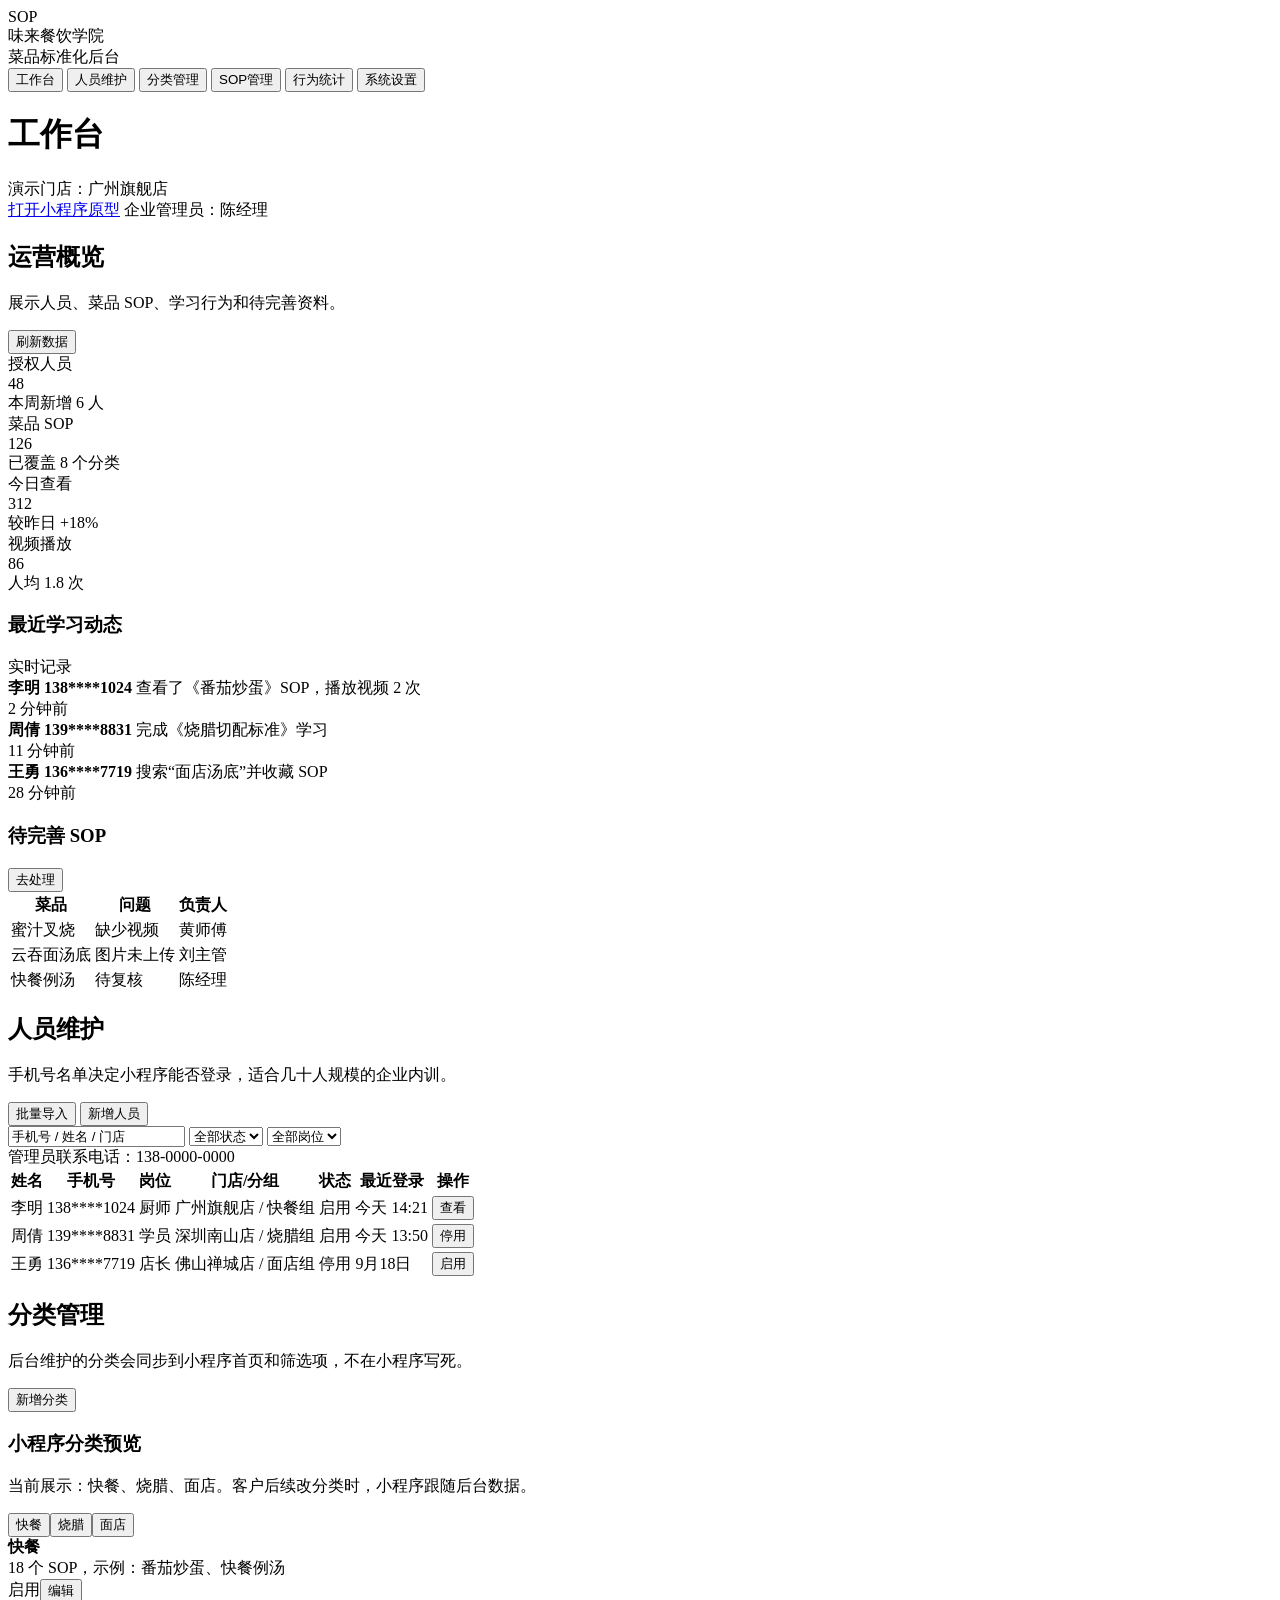
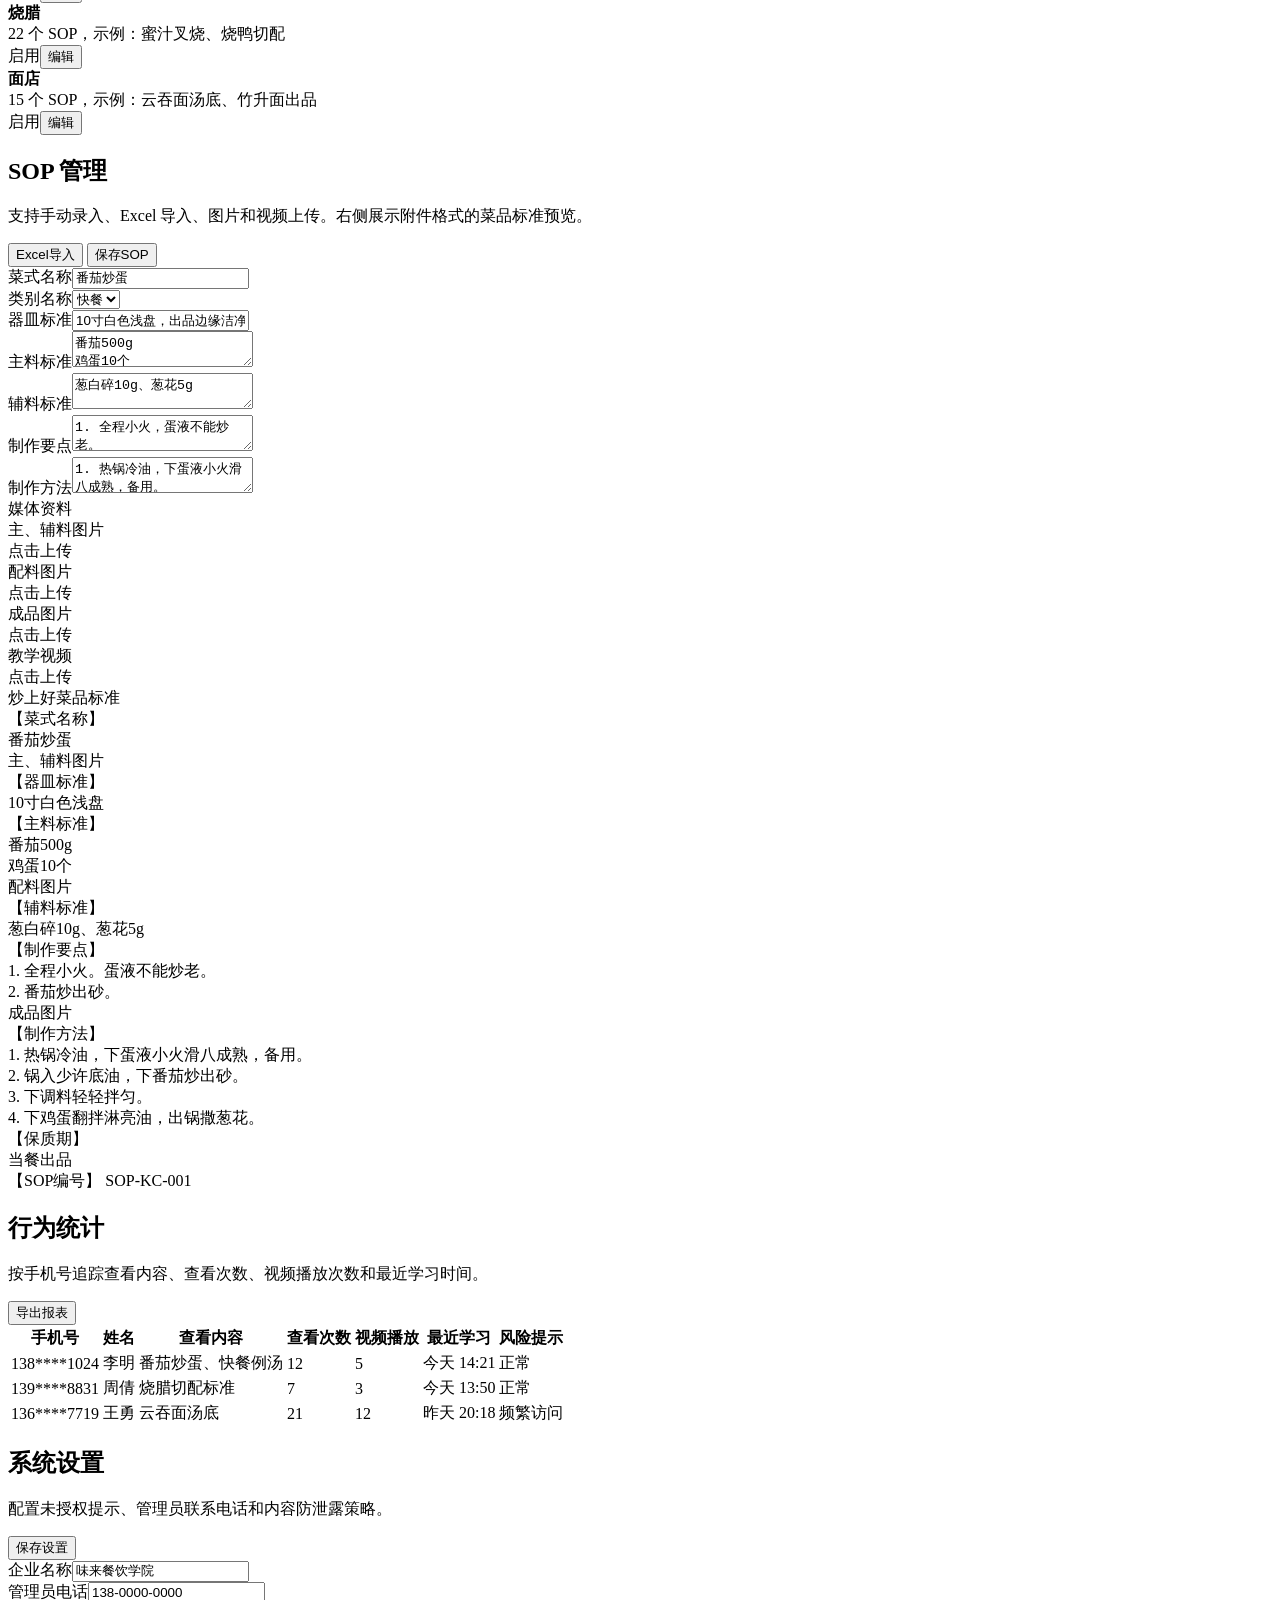
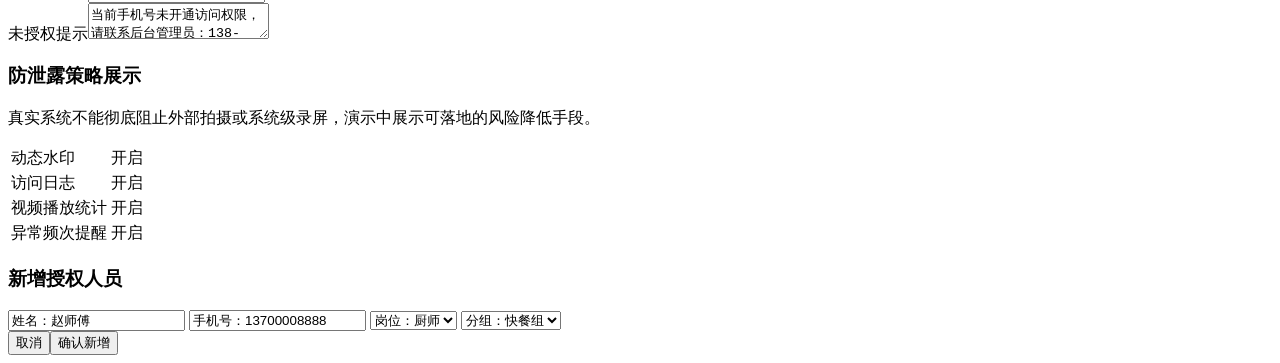
==== index.html @ 65b1b4b6 "Add files via upload" ====
<!doctype html>
<html lang="zh-CN">
<head>
  <meta charset="utf-8">
  <meta name="viewport" content="width=device-width, initial-scale=1">
  <title>菜品SOP管理后台原型</title>
  <link rel="stylesheet" href="assets/prototype.css">
</head>
<body>
  <div class="admin-shell">
    <aside class="sidebar">
      <div class="brand">
        <div class="brand-mark">SOP</div>
        <div>
          <div class="brand-title">味来餐饮学院</div>
          <div class="brand-sub">菜品标准化后台</div>
        </div>
      </div>
      <nav class="nav" aria-label="后台导航">
        <button class="active" data-view="dashboard">工作台</button>
        <button data-view="people">人员维护</button>
        <button data-view="categories">分类管理</button>
        <button data-view="sops">SOP管理</button>
        <button data-view="stats">行为统计</button>
        <button data-view="settings">系统设置</button>
      </nav>
    </aside>

    <main class="main">
      <header class="topbar">
        <div>
          <h1 id="pageTitle">工作台</h1>
          <div class="muted">演示门店：广州旗舰店</div>
        </div>
        <div class="userbar">
          <a class="demo-link" href="mobile.html" target="_blank">打开小程序原型</a>
          <span>企业管理员：陈经理</span>
        </div>
      </header>

      <div class="content">
        <section class="view active" id="dashboard">
          <div class="section-title">
            <div>
              <h2>运营概览</h2>
              <p>展示人员、菜品 SOP、学习行为和待完善资料。</p>
            </div>
            <button class="btn" data-toast="已刷新今日学习数据">刷新数据</button>
          </div>
          <div class="grid kpis">
            <div class="card"><div class="kpi-label">授权人员</div><div class="kpi-value">48</div><div class="kpi-note">本周新增 6 人</div></div>
            <div class="card"><div class="kpi-label">菜品 SOP</div><div class="kpi-value">126</div><div class="kpi-note">已覆盖 8 个分类</div></div>
            <div class="card"><div class="kpi-label">今日查看</div><div class="kpi-value">312</div><div class="kpi-note">较昨日 +18%</div></div>
            <div class="card"><div class="kpi-label">视频播放</div><div class="kpi-value">86</div><div class="kpi-note">人均 1.8 次</div></div>
          </div>
          <div class="grid two" style="margin-top:16px">
            <div class="card">
              <div class="toolbar"><h3>最近学习动态</h3><span class="tag">实时记录</span></div>
              <div class="timeline">
                <div class="timeline-item"><div class="timeline-dot"></div><div><b>李明 138****1024</b> 查看了《番茄炒蛋》SOP，播放视频 2 次<br><span class="muted">2 分钟前</span></div></div>
                <div class="timeline-item"><div class="timeline-dot"></div><div><b>周倩 139****8831</b> 完成《烧腊切配标准》学习<br><span class="muted">11 分钟前</span></div></div>
                <div class="timeline-item"><div class="timeline-dot"></div><div><b>王勇 136****7719</b> 搜索“面店汤底”并收藏 SOP<br><span class="muted">28 分钟前</span></div></div>
              </div>
            </div>
            <div class="card">
              <div class="toolbar"><h3>待完善 SOP</h3><button class="btn secondary" data-view-jump="sops">去处理</button></div>
              <table>
                <thead><tr><th>菜品</th><th>问题</th><th>负责人</th></tr></thead>
                <tbody>
                  <tr><td>蜜汁叉烧</td><td><span class="status red">缺少视频</span></td><td>黄师傅</td></tr>
                  <tr><td>云吞面汤底</td><td><span class="status red">图片未上传</span></td><td>刘主管</td></tr>
                  <tr><td>快餐例汤</td><td><span class="status">待复核</span></td><td>陈经理</td></tr>
                </tbody>
              </table>
            </div>
          </div>
        </section>

        <section class="view" id="people">
          <div class="section-title">
            <div>
              <h2>人员维护</h2>
              <p>手机号名单决定小程序能否登录，适合几十人规模的企业内训。</p>
            </div>
            <div class="actions">
              <button class="btn secondary" data-toast="已读取 Excel：成功识别 12 个手机号，待确认导入">批量导入</button>
              <button class="btn" data-modal="personModal">新增人员</button>
            </div>
          </div>
          <div class="card">
            <div class="toolbar">
              <div class="filters">
                <input class="field" value="手机号 / 姓名 / 门店">
                <select class="select"><option>全部状态</option><option>启用</option><option>停用</option></select>
                <select class="select"><option>全部岗位</option><option>厨师</option><option>学员</option><option>店长</option></select>
              </div>
              <span class="muted">管理员联系电话：138-0000-0000</span>
            </div>
            <table>
              <thead><tr><th>姓名</th><th>手机号</th><th>岗位</th><th>门店/分组</th><th>状态</th><th>最近登录</th><th>操作</th></tr></thead>
              <tbody>
                <tr><td>李明</td><td>138****1024</td><td>厨师</td><td>广州旗舰店 / 快餐组</td><td><span class="status">启用</span></td><td>今天 14:21</td><td><button class="btn ghost" data-toast="已打开李明的人员详情">查看</button></td></tr>
                <tr><td>周倩</td><td>139****8831</td><td>学员</td><td>深圳南山店 / 烧腊组</td><td><span class="status">启用</span></td><td>今天 13:50</td><td><button class="btn ghost" data-toast="已停用周倩的小程序访问权限">停用</button></td></tr>
                <tr><td>王勇</td><td>136****7719</td><td>店长</td><td>佛山禅城店 / 面店组</td><td><span class="status off">停用</span></td><td>9月18日</td><td><button class="btn ghost" data-toast="已重新启用王勇">启用</button></td></tr>
              </tbody>
            </table>
          </div>
        </section>

        <section class="view" id="categories">
          <div class="section-title">
            <div>
              <h2>分类管理</h2>
              <p>后台维护的分类会同步到小程序首页和筛选项，不在小程序写死。</p>
            </div>
            <button class="btn" data-toast="已新增分类：茶饮">新增分类</button>
          </div>
          <div class="grid three">
            <div class="card">
              <h3>小程序分类预览</h3>
              <p class="muted">当前展示：快餐、烧腊、面店。客户后续改分类时，小程序跟随后台数据。</p>
              <div class="mini-tabs" style="margin-top:16px"><button class="active">快餐</button><button>烧腊</button><button>面店</button></div>
            </div>
            <div class="card" style="grid-column: span 2">
              <div class="category-list">
                <div class="category-row"><div><b>快餐</b><br><span class="muted">18 个 SOP，示例：番茄炒蛋、快餐例汤</span></div><div class="actions"><span class="status">启用</span><button class="btn secondary" data-toast="已打开快餐分类编辑">编辑</button></div></div>
                <div class="category-row"><div><b>烧腊</b><br><span class="muted">22 个 SOP，示例：蜜汁叉烧、烧鸭切配</span></div><div class="actions"><span class="status">启用</span><button class="btn secondary" data-toast="已打开烧腊分类编辑">编辑</button></div></div>
                <div class="category-row"><div><b>面店</b><br><span class="muted">15 个 SOP，示例：云吞面汤底、竹升面出品</span></div><div class="actions"><span class="status">启用</span><button class="btn secondary" data-toast="已打开面店分类编辑">编辑</button></div></div>
              </div>
            </div>
          </div>
        </section>

        <section class="view" id="sops">
          <div class="section-title">
            <div>
              <h2>SOP 管理</h2>
              <p>支持手动录入、Excel 导入、图片和视频上传。右侧展示附件格式的菜品标准预览。</p>
            </div>
            <div class="actions">
              <button class="btn secondary" data-toast="Excel 导入模板已准备：菜式名称、类别、主料、制作方法等字段">Excel导入</button>
              <button class="btn" data-toast="已保存番茄炒蛋 SOP 草稿">保存SOP</button>
            </div>
          </div>
          <div class="sop-layout">
            <div class="card">
              <div class="sop-form">
                <div class="form-row"><label>菜式名称</label><input class="field" value="番茄炒蛋"></div>
                <div class="form-row"><label>类别名称</label><select class="select"><option>快餐</option><option>烧腊</option><option>面店</option></select></div>
                <div class="form-row"><label>器皿标准</label><input class="field" value="10寸白色浅盘，出品边缘洁净"></div>
                <div class="form-row"><label>主料标准</label><textarea class="field">番茄500g
鸡蛋10个</textarea></div>
                <div class="form-row"><label>辅料标准</label><textarea class="field">葱白碎10g、葱花5g</textarea></div>
                <div class="form-row"><label>制作要点</label><textarea class="field">1. 全程小火，蛋液不能炒老。
2. 番茄炒出砂，汤汁自然浓稠。</textarea></div>
                <div class="form-row"><label>制作方法</label><textarea class="field">1. 热锅冷油，下蛋液小火滑八成熟，备用。
2. 锅入少许底油，小火下入葱白碎炒香后下番茄炒出砂。
3. 下入少许清水，入调料盐3g、白糖65g、番茄沙司150g，轻轻拌匀。
4. 下入炒好的鸡蛋，勾中芡翻拌均匀淋亮油，出锅撒葱花即可。</textarea></div>
                <div class="form-row"><label>媒体资料</label><div class="upload-grid"><div class="upload">主、辅料图片<br>点击上传</div><div class="upload">配料图片<br>点击上传</div><div class="upload">成品图片<br>点击上传</div><div class="upload">教学视频<br>点击上传</div></div></div>
              </div>
            </div>
            <div class="sop-preview">
              <div class="title">炒上好菜品标准</div>
              <div class="sop-table">
                <div class="sop-cell label">【菜式名称】</div><div class="sop-cell">番茄炒蛋</div><div class="sop-cell media" style="grid-row:span 2">主、辅料图片</div>
                <div class="sop-cell label">【器皿标准】</div><div class="sop-cell">10寸白色浅盘</div>
                <div class="sop-cell label">【主料标准】</div><div class="sop-cell">番茄500g<br>鸡蛋10个</div><div class="sop-cell media" style="grid-row:span 2">配料图片</div>
                <div class="sop-cell label">【辅料标准】</div><div class="sop-cell">葱白碎10g、葱花5g</div>
                <div class="sop-cell label">【制作要点】</div><div class="sop-cell tall">1. 全程小火。蛋液不能炒老。<br>2. 番茄炒出砂。</div><div class="sop-cell media tall">成品图片</div>
                <div class="sop-cell label">【制作方法】</div><div class="sop-cell wide tall">1. 热锅冷油，下蛋液小火滑八成熟，备用。<br>2. 锅入少许底油，下番茄炒出砂。<br>3. 下调料轻轻拌匀。<br>4. 下鸡蛋翻拌淋亮油，出锅撒葱花。</div>
                <div class="sop-cell label last">【保质期】</div><div class="sop-cell last">当餐出品</div><div class="sop-cell last">【SOP编号】 SOP-KC-001</div>
              </div>
            </div>
          </div>
        </section>

        <section class="view" id="stats">
          <div class="section-title">
            <div>
              <h2>行为统计</h2>
              <p>按手机号追踪查看内容、查看次数、视频播放次数和最近学习时间。</p>
            </div>
            <button class="btn secondary" data-toast="统计报表已导出为 Excel">导出报表</button>
          </div>
          <div class="card">
            <table>
              <thead><tr><th>手机号</th><th>姓名</th><th>查看内容</th><th>查看次数</th><th>视频播放</th><th>最近学习</th><th>风险提示</th></tr></thead>
              <tbody>
                <tr><td>138****1024</td><td>李明</td><td>番茄炒蛋、快餐例汤</td><td>12</td><td>5</td><td>今天 14:21</td><td><span class="status">正常</span></td></tr>
                <tr><td>139****8831</td><td>周倩</td><td>烧腊切配标准</td><td>7</td><td>3</td><td>今天 13:50</td><td><span class="status">正常</span></td></tr>
                <tr><td>136****7719</td><td>王勇</td><td>云吞面汤底</td><td>21</td><td>12</td><td>昨天 20:18</td><td><span class="status red">频繁访问</span></td></tr>
              </tbody>
            </table>
          </div>
        </section>

        <section class="view" id="settings">
          <div class="section-title">
            <div>
              <h2>系统设置</h2>
              <p>配置未授权提示、管理员联系电话和内容防泄露策略。</p>
            </div>
            <button class="btn" data-toast="系统设置已保存，小程序提示同步更新">保存设置</button>
          </div>
          <div class="grid two">
            <div class="card">
              <div class="sop-form">
                <div class="form-row"><label>企业名称</label><input class="field" value="味来餐饮学院"></div>
                <div class="form-row"><label>管理员电话</label><input class="field" value="138-0000-0000"></div>
                <div class="form-row"><label>未授权提示</label><textarea class="field">当前手机号未开通访问权限，请联系后台管理员：138-0000-0000</textarea></div>
              </div>
            </div>
            <div class="card">
              <h3>防泄露策略展示</h3>
              <p class="muted">真实系统不能彻底阻止外部拍摄或系统级录屏，演示中展示可落地的风险降低手段。</p>
              <table>
                <tbody>
                  <tr><td>动态水印</td><td><span class="status">开启</span></td></tr>
                  <tr><td>访问日志</td><td><span class="status">开启</span></td></tr>
                  <tr><td>视频播放统计</td><td><span class="status">开启</span></td></tr>
                  <tr><td>异常频次提醒</td><td><span class="status">开启</span></td></tr>
                </tbody>
              </table>
            </div>
          </div>
        </section>
      </div>
    </main>
  </div>

  <div class="modal-mask" id="personModal">
    <div class="modal">
      <h3>新增授权人员</h3>
      <div class="sop-form">
        <input class="field" value="姓名：赵师傅">
        <input class="field" value="手机号：13700008888">
        <select class="select"><option>岗位：厨师</option><option>学员</option><option>店长</option></select>
        <select class="select"><option>分组：快餐组</option><option>烧腊组</option><option>面店组</option></select>
        <div class="actions" style="justify-content:flex-end"><button class="btn secondary" data-close-modal>取消</button><button class="btn" data-close-modal data-toast="已新增赵师傅，小程序可用该手机号授权登录">确认新增</button></div>
      </div>
    </div>
  </div>
  <div class="toast" id="toast"></div>

  <script>
    const titles = {
      dashboard: '工作台',
      people: '人员维护',
      categories: '分类管理',
      sops: 'SOP管理',
      stats: '行为统计',
      settings: '系统设置'
    };
    const toast = document.querySelector('#toast');
    let toastTimer;

    function showToast(message) {
      toast.textContent = message;
      toast.classList.add('show');
      clearTimeout(toastTimer);
      toastTimer = setTimeout(() => toast.classList.remove('show'), 2600);
    }

    function showView(id) {
      document.querySelectorAll('.view').forEach(view => view.classList.toggle('active', view.id === id));
      document.querySelectorAll('.nav button').forEach(btn => btn.classList.toggle('active', btn.dataset.view === id));
      document.querySelector('#pageTitle').textContent = titles[id];
    }

    document.addEventListener('click', event => {
      const nav = event.target.closest('[data-view]');
      if (nav) showView(nav.dataset.view);

      const jump = event.target.closest('[data-view-jump]');
      if (jump) showView(jump.dataset.viewJump);

      const message = event.target.closest('[data-toast]')?.dataset.toast;
      if (message) showToast(message);

      const modalButton = event.target.closest('[data-modal]');
      if (modalButton) document.querySelector('#' + modalButton.dataset.modal).classList.add('show');

      if (event.target.closest('[data-close-modal]')) {
        document.querySelectorAll('.modal-mask').forEach(mask => mask.classList.remove('show'));
      }

      if (event.target.classList.contains('modal-mask')) {
        event.target.classList.remove('show');
      }
    });
  </script>
</body>
</html>
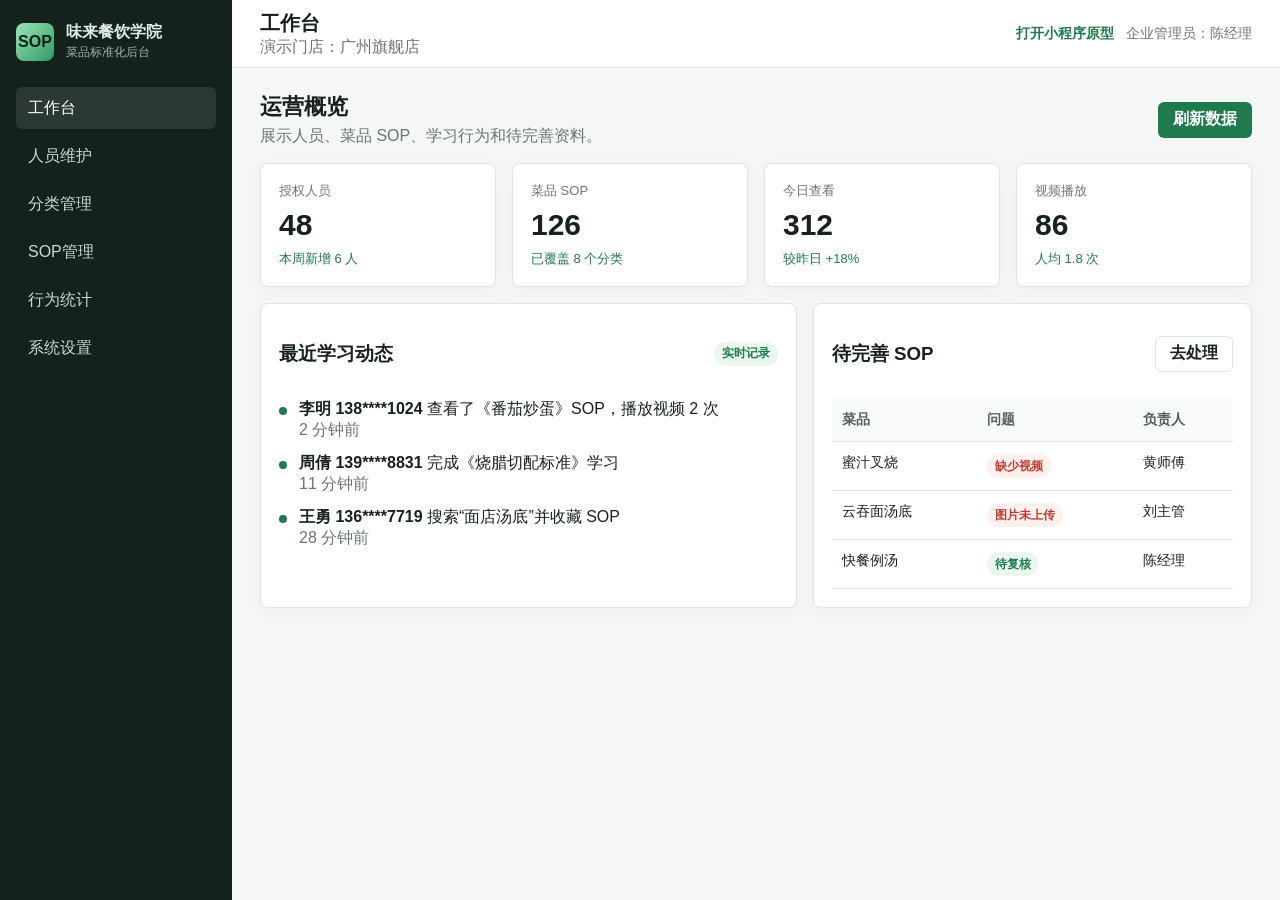
==== commit b2a9ef6c: "Update index.html" ====
--- a/index.html
+++ b/index.html
@@ -4,7 +4,7 @@
   <meta charset="utf-8">
   <meta name="viewport" content="width=device-width, initial-scale=1">
   <title>菜品SOP管理后台原型</title>
-  <link rel="stylesheet" href="assets/prototype.css">
+  <link rel="stylesheet" href="prototype.css">
 </head>
 <body>
   <div class="admin-shell">
--- a/prototype.css
+++ b/prototype.css
@@ -0,0 +1,1079 @@
+* {
+  box-sizing: border-box;
+}
+
+:root {
+  --green: #1f7a4d;
+  --green-2: #2f9b64;
+  --green-soft: #eaf6ef;
+  --ink: #17211d;
+  --muted: #6b7670;
+  --line: #dde6e1;
+  --bg: #f5f7f6;
+  --panel: #ffffff;
+  --dark: #14221b;
+  --amber: #b97818;
+  --red: #be3d31;
+  --blue: #2b65c8;
+  --shadow: 0 18px 48px rgba(19, 35, 28, .12);
+}
+
+body {
+  margin: 0;
+  background: var(--bg);
+  color: var(--ink);
+  font-family: -apple-system, BlinkMacSystemFont, "Segoe UI", "PingFang SC",
+    "Microsoft YaHei", Arial, sans-serif;
+  letter-spacing: 0;
+}
+
+button,
+input,
+select,
+textarea {
+  font: inherit;
+}
+
+button {
+  cursor: pointer;
+}
+
+.btn {
+  display: inline-flex;
+  align-items: center;
+  justify-content: center;
+  gap: 8px;
+  min-height: 36px;
+  padding: 0 14px;
+  border: 1px solid transparent;
+  border-radius: 6px;
+  background: var(--green);
+  color: #fff;
+  font-weight: 650;
+}
+
+.btn.secondary {
+  background: #fff;
+  color: var(--ink);
+  border-color: var(--line);
+}
+
+.btn.ghost {
+  background: transparent;
+  color: var(--green);
+}
+
+.btn.warn {
+  background: #fff6e8;
+  color: #8d5811;
+  border-color: #efd4a9;
+}
+
+.tag,
+.status {
+  display: inline-flex;
+  align-items: center;
+  min-height: 24px;
+  padding: 0 8px;
+  border-radius: 999px;
+  background: var(--green-soft);
+  color: var(--green);
+  font-size: 12px;
+  font-weight: 650;
+}
+
+.status.off {
+  background: #f2f3f2;
+  color: #777;
+}
+
+.status.red {
+  background: #fff0ee;
+  color: var(--red);
+}
+
+.muted {
+  color: var(--muted);
+}
+
+.admin-shell {
+  min-height: 100vh;
+  display: grid;
+  grid-template-columns: 232px 1fr;
+}
+
+.sidebar {
+  background: var(--dark);
+  color: #dfeae4;
+  padding: 22px 16px;
+}
+
+.brand {
+  display: flex;
+  align-items: center;
+  gap: 12px;
+  margin-bottom: 26px;
+}
+
+.brand-mark {
+  width: 38px;
+  height: 38px;
+  border-radius: 8px;
+  background: linear-gradient(135deg, #9be4b7, #2f9b64);
+  display: grid;
+  place-items: center;
+  color: #102217;
+  font-weight: 900;
+}
+
+.brand-title {
+  font-weight: 800;
+  line-height: 1.2;
+}
+
+.brand-sub {
+  font-size: 12px;
+  color: #9fb5aa;
+  margin-top: 3px;
+}
+
+.nav {
+  display: grid;
+  gap: 6px;
+}
+
+.nav button {
+  height: 42px;
+  border: 0;
+  border-radius: 6px;
+  background: transparent;
+  color: #cbd9d2;
+  display: flex;
+  align-items: center;
+  gap: 10px;
+  padding: 0 12px;
+  text-align: left;
+}
+
+.nav button.active,
+.nav button:hover {
+  background: rgba(255, 255, 255, .1);
+  color: #fff;
+}
+
+.main {
+  min-width: 0;
+}
+
+.topbar {
+  height: 68px;
+  background: #fff;
+  border-bottom: 1px solid var(--line);
+  display: flex;
+  align-items: center;
+  justify-content: space-between;
+  padding: 0 28px;
+}
+
+.topbar h1 {
+  margin: 0;
+  font-size: 20px;
+}
+
+.userbar {
+  display: flex;
+  align-items: center;
+  gap: 12px;
+  color: var(--muted);
+  font-size: 14px;
+}
+
+.content {
+  padding: 24px 28px 36px;
+}
+
+.view {
+  display: none;
+}
+
+.view.active {
+  display: block;
+}
+
+.section-title {
+  display: flex;
+  align-items: center;
+  justify-content: space-between;
+  gap: 18px;
+  margin-bottom: 16px;
+}
+
+.section-title h2 {
+  margin: 0;
+  font-size: 22px;
+}
+
+.section-title p {
+  margin: 4px 0 0;
+  color: var(--muted);
+}
+
+.grid {
+  display: grid;
+  gap: 16px;
+}
+
+.grid.kpis {
+  grid-template-columns: repeat(4, minmax(0, 1fr));
+}
+
+.grid.two {
+  grid-template-columns: minmax(0, 1.1fr) minmax(320px, .9fr);
+}
+
+.grid.three {
+  grid-template-columns: repeat(3, minmax(0, 1fr));
+}
+
+.card {
+  background: var(--panel);
+  border: 1px solid var(--line);
+  border-radius: 8px;
+  padding: 18px;
+  box-shadow: 0 4px 16px rgba(22, 36, 29, .04);
+}
+
+.kpi-label {
+  color: var(--muted);
+  font-size: 13px;
+}
+
+.kpi-value {
+  font-size: 30px;
+  font-weight: 850;
+  margin-top: 8px;
+}
+
+.kpi-note {
+  color: var(--green);
+  margin-top: 8px;
+  font-size: 13px;
+}
+
+.toolbar {
+  display: flex;
+  align-items: center;
+  justify-content: space-between;
+  gap: 14px;
+  margin-bottom: 14px;
+}
+
+.filters {
+  display: flex;
+  gap: 10px;
+  flex-wrap: wrap;
+}
+
+.field,
+.select {
+  min-height: 36px;
+  border: 1px solid var(--line);
+  border-radius: 6px;
+  background: #fff;
+  padding: 0 12px;
+  color: var(--ink);
+}
+
+table {
+  width: 100%;
+  border-collapse: collapse;
+  background: #fff;
+}
+
+th,
+td {
+  border-bottom: 1px solid var(--line);
+  padding: 12px 10px;
+  text-align: left;
+  vertical-align: top;
+  font-size: 14px;
+}
+
+th {
+  color: #52625a;
+  font-weight: 750;
+  background: #f9fbfa;
+}
+
+.actions {
+  display: flex;
+  gap: 8px;
+  flex-wrap: wrap;
+}
+
+.category-list {
+  display: grid;
+  gap: 12px;
+}
+
+.category-row {
+  display: grid;
+  grid-template-columns: 1fr auto;
+  gap: 12px;
+  align-items: center;
+  padding: 14px;
+  border: 1px solid var(--line);
+  border-radius: 8px;
+  background: #fff;
+}
+
+.sop-layout {
+  display: grid;
+  grid-template-columns: minmax(0, 1fr) 360px;
+  gap: 16px;
+}
+
+.sop-form {
+  display: grid;
+  gap: 12px;
+}
+
+.form-row {
+  display: grid;
+  grid-template-columns: 120px 1fr;
+  gap: 12px;
+  align-items: start;
+}
+
+.form-row label {
+  padding-top: 8px;
+  font-weight: 750;
+  color: #26342d;
+}
+
+textarea.field {
+  min-height: 88px;
+  padding-top: 10px;
+  resize: vertical;
+}
+
+.upload-grid {
+  display: grid;
+  grid-template-columns: repeat(2, minmax(0, 1fr));
+  gap: 12px;
+}
+
+.upload {
+  min-height: 108px;
+  border: 1px dashed #a9b9b0;
+  border-radius: 8px;
+  background: #fbfcfb;
+  display: grid;
+  place-items: center;
+  text-align: center;
+  color: var(--muted);
+  padding: 12px;
+}
+
+.sop-preview {
+  border: 1px solid #1f2b25;
+  background: #fff;
+}
+
+.sop-preview .title {
+  background: #d6edc7;
+  text-align: center;
+  padding: 12px;
+  font-size: 22px;
+  font-weight: 900;
+  border-bottom: 1px solid #1f2b25;
+}
+
+.sop-table {
+  display: grid;
+  grid-template-columns: 116px 1fr 154px;
+}
+
+.sop-cell {
+  min-height: 54px;
+  border-right: 1px solid #1f2b25;
+  border-bottom: 1px solid #1f2b25;
+  padding: 10px;
+  font-size: 14px;
+}
+
+.sop-cell.label {
+  font-weight: 800;
+  white-space: nowrap;
+}
+
+.sop-cell.media {
+  display: grid;
+  place-items: center;
+  color: #333;
+}
+
+.sop-cell.wide {
+  grid-column: span 2;
+}
+
+.sop-cell.tall {
+  min-height: 118px;
+}
+
+.sop-cell.last {
+  border-bottom: 0;
+}
+
+.timeline {
+  display: grid;
+  gap: 12px;
+}
+
+.timeline-item {
+  display: grid;
+  grid-template-columns: 8px 1fr;
+  gap: 12px;
+}
+
+.timeline-dot {
+  width: 8px;
+  height: 8px;
+  border-radius: 99px;
+  background: var(--green);
+  margin-top: 8px;
+}
+
+.modal-mask {
+  position: fixed;
+  inset: 0;
+  background: rgba(8, 16, 12, .42);
+  display: none;
+  align-items: center;
+  justify-content: center;
+  padding: 24px;
+  z-index: 20;
+}
+
+.modal-mask.show {
+  display: flex;
+}
+
+.modal {
+  width: min(520px, 100%);
+  background: #fff;
+  border-radius: 8px;
+  box-shadow: var(--shadow);
+  padding: 22px;
+}
+
+.modal h3 {
+  margin: 0 0 16px;
+}
+
+.toast {
+  position: fixed;
+  right: 24px;
+  bottom: 24px;
+  min-width: 240px;
+  max-width: 360px;
+  padding: 13px 16px;
+  border-radius: 8px;
+  background: #16231c;
+  color: #fff;
+  box-shadow: var(--shadow);
+  opacity: 0;
+  transform: translateY(10px);
+  pointer-events: none;
+  transition: .18s ease;
+  z-index: 30;
+}
+
+.toast.show {
+  opacity: 1;
+  transform: translateY(0);
+}
+
+.demo-link {
+  color: var(--green);
+  font-weight: 750;
+  text-decoration: none;
+}
+
+.mobile-page {
+  min-height: 100vh;
+  background: radial-gradient(circle at top left, #dff2e7, transparent 38%),
+    linear-gradient(135deg, #f5f7f6, #eef4f1);
+  display: grid;
+  grid-template-columns: 420px minmax(360px, 1fr);
+  gap: 42px;
+  align-items: center;
+  padding: 42px 6vw;
+}
+
+.phone {
+  width: 390px;
+  height: 812px;
+  border-radius: 42px;
+  background: #101915;
+  padding: 12px;
+  box-shadow: 0 28px 70px rgba(16, 25, 21, .28);
+}
+
+.phone-screen {
+  height: 100%;
+  border-radius: 32px;
+  overflow: hidden;
+  background: #f7f9f8;
+  position: relative;
+  display: flex;
+  flex-direction: column;
+}
+
+.mini-status {
+  height: 38px;
+  padding: 9px 18px 0;
+  display: flex;
+  justify-content: space-between;
+  font-size: 12px;
+  font-weight: 700;
+  background: #fff;
+}
+
+.mini-nav {
+  height: 46px;
+  background: #fff;
+  display: grid;
+  grid-template-columns: 42px 1fr 42px;
+  align-items: center;
+  padding: 0 14px;
+  border-bottom: 1px solid var(--line);
+}
+
+.mini-nav button {
+  border: 0;
+  background: transparent;
+  color: var(--ink);
+  font-size: 20px;
+}
+
+.mini-nav strong {
+  text-align: center;
+  font-size: 16px;
+}
+
+.mini-body {
+  flex: 1;
+  overflow: hidden;
+  position: relative;
+}
+
+.mini-view {
+  display: none;
+  height: 100%;
+  overflow-y: auto;
+  padding: 18px;
+}
+
+.mini-view.active {
+  display: block;
+}
+
+.login-hero {
+  padding: 42px 8px 26px;
+  text-align: center;
+}
+
+.login-logo {
+  width: 70px;
+  height: 70px;
+  margin: 0 auto 18px;
+  border-radius: 18px;
+  background: linear-gradient(135deg, #bce8cd, #26975c);
+  display: grid;
+  place-items: center;
+  color: #102217;
+  font-size: 28px;
+  font-weight: 900;
+}
+
+.login-hero h1 {
+  margin: 0;
+  font-size: 24px;
+}
+
+.login-hero p {
+  margin: 10px 0 0;
+  color: var(--muted);
+  line-height: 1.6;
+}
+
+.login-actions {
+  display: grid;
+  gap: 12px;
+}
+
+.notice {
+  border: 1px solid #efd4a9;
+  background: #fff8ec;
+  color: #82530f;
+  border-radius: 8px;
+  padding: 12px;
+  line-height: 1.5;
+  font-size: 13px;
+}
+
+.mini-search {
+  height: 40px;
+  border-radius: 20px;
+  background: #fff;
+  border: 1px solid var(--line);
+  display: flex;
+  align-items: center;
+  padding: 0 14px;
+  color: var(--muted);
+  margin-bottom: 14px;
+}
+
+.mini-tabs {
+  display: flex;
+  gap: 8px;
+  overflow-x: auto;
+  padding-bottom: 10px;
+  margin-bottom: 4px;
+}
+
+.mini-tabs button {
+  white-space: nowrap;
+  border: 1px solid var(--line);
+  background: #fff;
+  color: var(--ink);
+  border-radius: 18px;
+  min-height: 34px;
+  padding: 0 14px;
+}
+
+.mini-tabs button.active {
+  border-color: var(--green);
+  background: var(--green);
+  color: #fff;
+}
+
+.dish-list {
+  display: grid;
+  gap: 12px;
+}
+
+.dish-card {
+  background: #fff;
+  border: 1px solid var(--line);
+  border-radius: 8px;
+  padding: 12px;
+  display: grid;
+  grid-template-columns: 74px 1fr;
+  gap: 12px;
+}
+
+.dish-thumb {
+  width: 74px;
+  height: 74px;
+  border-radius: 8px;
+  background: linear-gradient(135deg, #ffd37b, #f07151);
+  display: grid;
+  place-items: center;
+  color: #4f210b;
+  font-weight: 900;
+}
+
+.dish-card h3 {
+  margin: 0 0 6px;
+  font-size: 16px;
+}
+
+.dish-card p {
+  margin: 0 0 8px;
+  color: var(--muted);
+  font-size: 12px;
+  line-height: 1.45;
+}
+
+.mini-bottom {
+  height: 62px;
+  display: grid;
+  grid-template-columns: repeat(3, 1fr);
+  border-top: 1px solid var(--line);
+  background: #fff;
+}
+
+.mini-bottom button {
+  border: 0;
+  background: #fff;
+  color: var(--muted);
+  font-size: 12px;
+  display: grid;
+  place-items: center;
+  padding: 6px 0;
+}
+
+.mini-bottom button.active {
+  color: var(--green);
+  font-weight: 750;
+}
+
+.watermark-area {
+  position: relative;
+  overflow: hidden;
+}
+
+.watermark-area::before {
+  content: attr(data-watermark);
+  position: absolute;
+  inset: -120px;
+  color: rgba(28, 80, 53, .13);
+  font-size: 13px;
+  line-height: 72px;
+  white-space: pre-wrap;
+  transform: rotate(-22deg);
+  pointer-events: none;
+  z-index: 2;
+}
+
+.detail-header {
+  background: #fff;
+  border: 1px solid var(--line);
+  border-radius: 8px;
+  padding: 14px;
+  margin-bottom: 12px;
+}
+
+.detail-header h2 {
+  margin: 0 0 8px;
+  font-size: 20px;
+}
+
+.mini-sop {
+  background: #fff;
+  border: 1px solid #26342d;
+  font-size: 12px;
+}
+
+.mini-sop-title {
+  background: #d6edc7;
+  text-align: center;
+  padding: 10px;
+  font-size: 18px;
+  font-weight: 900;
+  border-bottom: 1px solid #26342d;
+}
+
+.mini-sop-row {
+  display: grid;
+  grid-template-columns: 88px 1fr;
+  border-bottom: 1px solid #26342d;
+}
+
+.mini-sop-row:last-child {
+  border-bottom: 0;
+}
+
+.mini-sop-row b,
+.mini-sop-row span {
+  padding: 9px;
+  line-height: 1.55;
+}
+
+.mini-sop-row b {
+  border-right: 1px solid #26342d;
+}
+
+.sop-hero-card {
+  background: linear-gradient(135deg, #1f7a4d, #46b477);
+  color: #fff;
+  border-radius: 12px;
+  padding: 16px;
+  margin-bottom: 12px;
+  display: grid;
+  grid-template-columns: 1fr 72px;
+  gap: 14px;
+  align-items: center;
+  box-shadow: 0 12px 26px rgba(31, 122, 77, .22);
+}
+
+.sop-hero-card h3 {
+  margin: 6px 0 8px;
+  font-size: 21px;
+}
+
+.sop-hero-card p {
+  margin: 0;
+  color: rgba(255, 255, 255, .88);
+  line-height: 1.5;
+  font-size: 13px;
+}
+
+.sop-eyebrow {
+  font-size: 12px;
+  color: rgba(255, 255, 255, .86);
+}
+
+.sop-score {
+  width: 72px;
+  height: 72px;
+  border-radius: 50%;
+  background: rgba(255, 255, 255, .16);
+  border: 1px solid rgba(255, 255, 255, .35);
+  display: grid;
+  place-items: center;
+  text-align: center;
+}
+
+.sop-score b {
+  display: block;
+  font-size: 24px;
+  line-height: 1;
+}
+
+.sop-score span {
+  display: block;
+  margin-top: -12px;
+  font-size: 11px;
+  color: rgba(255, 255, 255, .82);
+}
+
+.sop-module {
+  position: relative;
+  z-index: 3;
+  background: #fff;
+  border: 1px solid var(--line);
+  border-radius: 10px;
+  padding: 14px;
+  margin-bottom: 12px;
+  box-shadow: 0 6px 18px rgba(22, 36, 29, .05);
+}
+
+.sop-module.accent {
+  background: #fffaf0;
+  border-color: #f0d7a9;
+}
+
+.module-head {
+  display: flex;
+  justify-content: space-between;
+  gap: 12px;
+  align-items: center;
+  margin-bottom: 12px;
+}
+
+.module-head h3 {
+  margin: 0;
+  font-size: 16px;
+}
+
+.module-head span {
+  color: var(--muted);
+  font-size: 12px;
+}
+
+.ingredient-grid {
+  display: grid;
+  grid-template-columns: 1fr 1fr;
+  gap: 10px;
+}
+
+.ingredient-card {
+  min-height: 102px;
+  border-radius: 10px;
+  padding: 12px;
+  background: #f4faf6;
+  display: grid;
+  align-content: start;
+  gap: 7px;
+}
+
+.ingredient-card span,
+.standard-grid span {
+  color: var(--muted);
+  font-size: 12px;
+}
+
+.ingredient-card b {
+  font-size: 14px;
+}
+
+.tip-list {
+  display: grid;
+  gap: 8px;
+}
+
+.tip-list div {
+  min-height: 40px;
+  border-radius: 8px;
+  background: #fff;
+  border: 1px solid #f0d7a9;
+  padding: 10px 12px;
+  color: #70480d;
+  line-height: 1.45;
+}
+
+.step-list {
+  display: grid;
+  gap: 10px;
+}
+
+.step-item {
+  display: grid;
+  grid-template-columns: 32px 1fr;
+  gap: 10px;
+  align-items: start;
+}
+
+.step-item b {
+  width: 32px;
+  height: 32px;
+  border-radius: 50%;
+  background: var(--green-soft);
+  color: var(--green);
+  display: grid;
+  place-items: center;
+}
+
+.step-item p {
+  margin: 0;
+  padding: 6px 0 12px;
+  border-bottom: 1px dashed var(--line);
+  line-height: 1.55;
+  color: #2d3b34;
+}
+
+.step-item:last-child p {
+  border-bottom: 0;
+  padding-bottom: 0;
+}
+
+.standard-grid {
+  display: grid;
+  grid-template-columns: 1fr 1fr;
+  gap: 10px;
+}
+
+.standard-grid div {
+  border-radius: 8px;
+  background: #f7f9f8;
+  padding: 10px;
+  min-height: 72px;
+  display: grid;
+  gap: 5px;
+}
+
+.standard-grid b {
+  font-size: 13px;
+  line-height: 1.35;
+}
+
+.media-grid {
+  display: grid;
+  grid-template-columns: repeat(3, 1fr);
+  gap: 8px;
+  margin: 12px 0;
+}
+
+.media-box {
+  height: 74px;
+  border-radius: 8px;
+  background: #edf2ef;
+  border: 1px dashed #a9b9b0;
+  display: grid;
+  place-items: center;
+  color: var(--muted);
+  font-size: 12px;
+  text-align: center;
+  padding: 6px;
+}
+
+.video-box {
+  margin-top: 12px;
+  height: 178px;
+  border-radius: 8px;
+  background: linear-gradient(135deg, #1f2a25, #395247);
+  color: #fff;
+  display: grid;
+  place-items: center;
+  text-align: center;
+  position: relative;
+  overflow: hidden;
+}
+
+.play {
+  width: 58px;
+  height: 58px;
+  border-radius: 50%;
+  display: grid;
+  place-items: center;
+  border: 2px solid rgba(255,255,255,.9);
+  margin: 0 auto 10px;
+  font-size: 24px;
+}
+
+.side-notes {
+  max-width: 760px;
+}
+
+.side-notes h1 {
+  font-size: 34px;
+  margin: 0 0 12px;
+}
+
+.side-notes p {
+  color: var(--muted);
+  line-height: 1.7;
+}
+
+.demo-flow {
+  display: grid;
+  gap: 12px;
+  margin-top: 24px;
+}
+
+.demo-flow .card {
+  padding: 14px;
+}
+
+@media (max-width: 1120px) {
+  .grid.kpis,
+  .grid.three,
+  .grid.two,
+  .sop-layout {
+    grid-template-columns: 1fr;
+  }
+
+  .mobile-page {
+    grid-template-columns: 1fr;
+    justify-items: center;
+  }
+}
+
+@media (max-width: 760px) {
+  .admin-shell {
+    grid-template-columns: 1fr;
+  }
+
+  .sidebar {
+    position: sticky;
+    top: 0;
+    z-index: 10;
+  }
+
+  .nav {
+    grid-template-columns: repeat(3, 1fr);
+  }
+
+  .topbar,
+  .content {
+    padding-left: 16px;
+    padding-right: 16px;
+  }
+
+  .phone {
+    width: min(390px, 100vw - 24px);
+  }
+}
